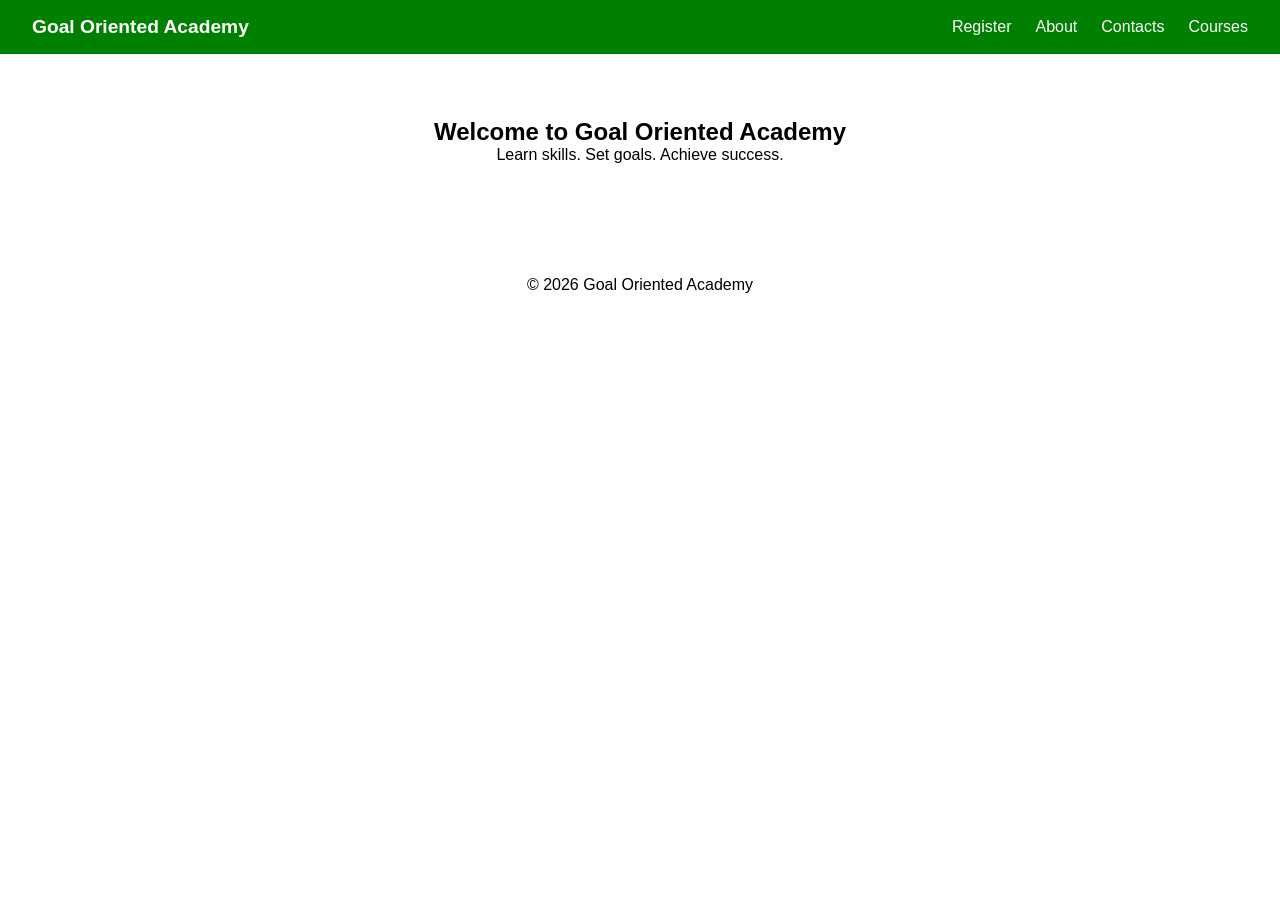
==== index.html @ 14028052 "commit" ====
<!DOCTYPE html>
<html lang="en">
<head>
<meta charset="UTF-8">
<meta name="viewport" content="width=device-width, initial-scale=1.0">
<title>Goal Oriented Academy</title>
<link rel="stylesheet" href="style.css">
</head>
<body>

<nav class="navbar">
<div class="logo">Goal Oriented Academy</div>
<ul class="nav-links">
    <li><a href="register.html">Register</a></li>
    <li><a href="about.html">About</a></li>
    <li><a href="contact.html">Contacts</a></li>
    <li><a href="courses.html">Courses</a></li>
</ul>
</nav>

<section class="hero">
<h1>Welcome to Goal Oriented Academy</h1>
<p>Learn skills. Set goals. Achieve success.</p>
</section>

<footer>
    © 2026 Goal Oriented Academy
</footer>

</body>
</html>
---- style.css ----
* {
    margin: 0;
    padding: 0;
    box-sizing: border-box;
    font-family: Arial, sans-serif;
}

body {
    background: white;
}

.navbar {
    display: flex;
    justify-content: space-between;
    align-items: center;
    padding: 1rem 2rem;
    background: green;
    color: white;
}

.logo {
    font-size: 1.2rem;
    font-weight: bold;
}

.nav-links {
    list-style: none;
    display: flex;
    gap: 1.5rem;
}

.nav-links a {
    color: white;
    text-decoration: none;
}

.nav-links a:hover {
    text-decoration: underline;
}

.hero {
    padding: 4rem;
    text-align: center;
}

.page {
    padding: 2rem;
}

.courses {
    display: grid;
    grid-template-columns: repeat(auto-fit, minmax(200px, 1fr));
    gap: 1rem;
}

.card {
    background: white;
    padding: 1rem;
    border-radius: 8px;
}

form {
    max-width: 400px;
    margin: auto;
    display: flex;
    flex-direction: column;
    gap: 1rem;
}

input, textarea, button {
    padding: 10px;
}

button {
    background: green;
    color: black;
    border: none;
    cursor: pointer;
}

.register-page {
    min-height: 80vh;
    display: flex;
    justify-content: center;
    align-items: center;
    background: linear-gradient(135deg, white, white);
    padding: 2rem;
}

.register-box {
    background: white;
    padding: 3rem;
    width: 100%;
    max-width: 450px;
    border-radius: 12px;
    text-align: center;
    box-shadow: 0 10px 25px rgba(0, 0, 0, 0.2);
}

.register-box h1 {
    margin-bottom: 0.5rem;
    color: black;
}

.register-box p {
    margin-bottom: 2rem;
    color: #555;
}

.register-box form {
    display: flex;
    flex-direction: column;
    gap: 1.2rem;
}

.register-box input {
    padding: 14px;
    font-size: 1rem;
    border-radius: 8px;
    border: 1px solid white;
}

.register-box input:focus {
    outline: none;
    border-color: white;
}

.register-box button {
    padding: 14px;
    font-size: 1.1rem;
    border-radius: 8px;
    border: none;
    background: green;
    color: black;
    cursor: pointer;
    transition: 0.3s;
}

.register-box button:hover {
    background: green;
}

footer {
    margin-top: 2rem;
    text-align: center;
    padding: 1rem;
    background: white;
    color: black;
}

@media (max-width: 768px) {
    .nav-links {
    flex-direction: column;
    }
}

@media (max-width: 480px) {
    .register-box {
    padding: 2rem;
    }
}
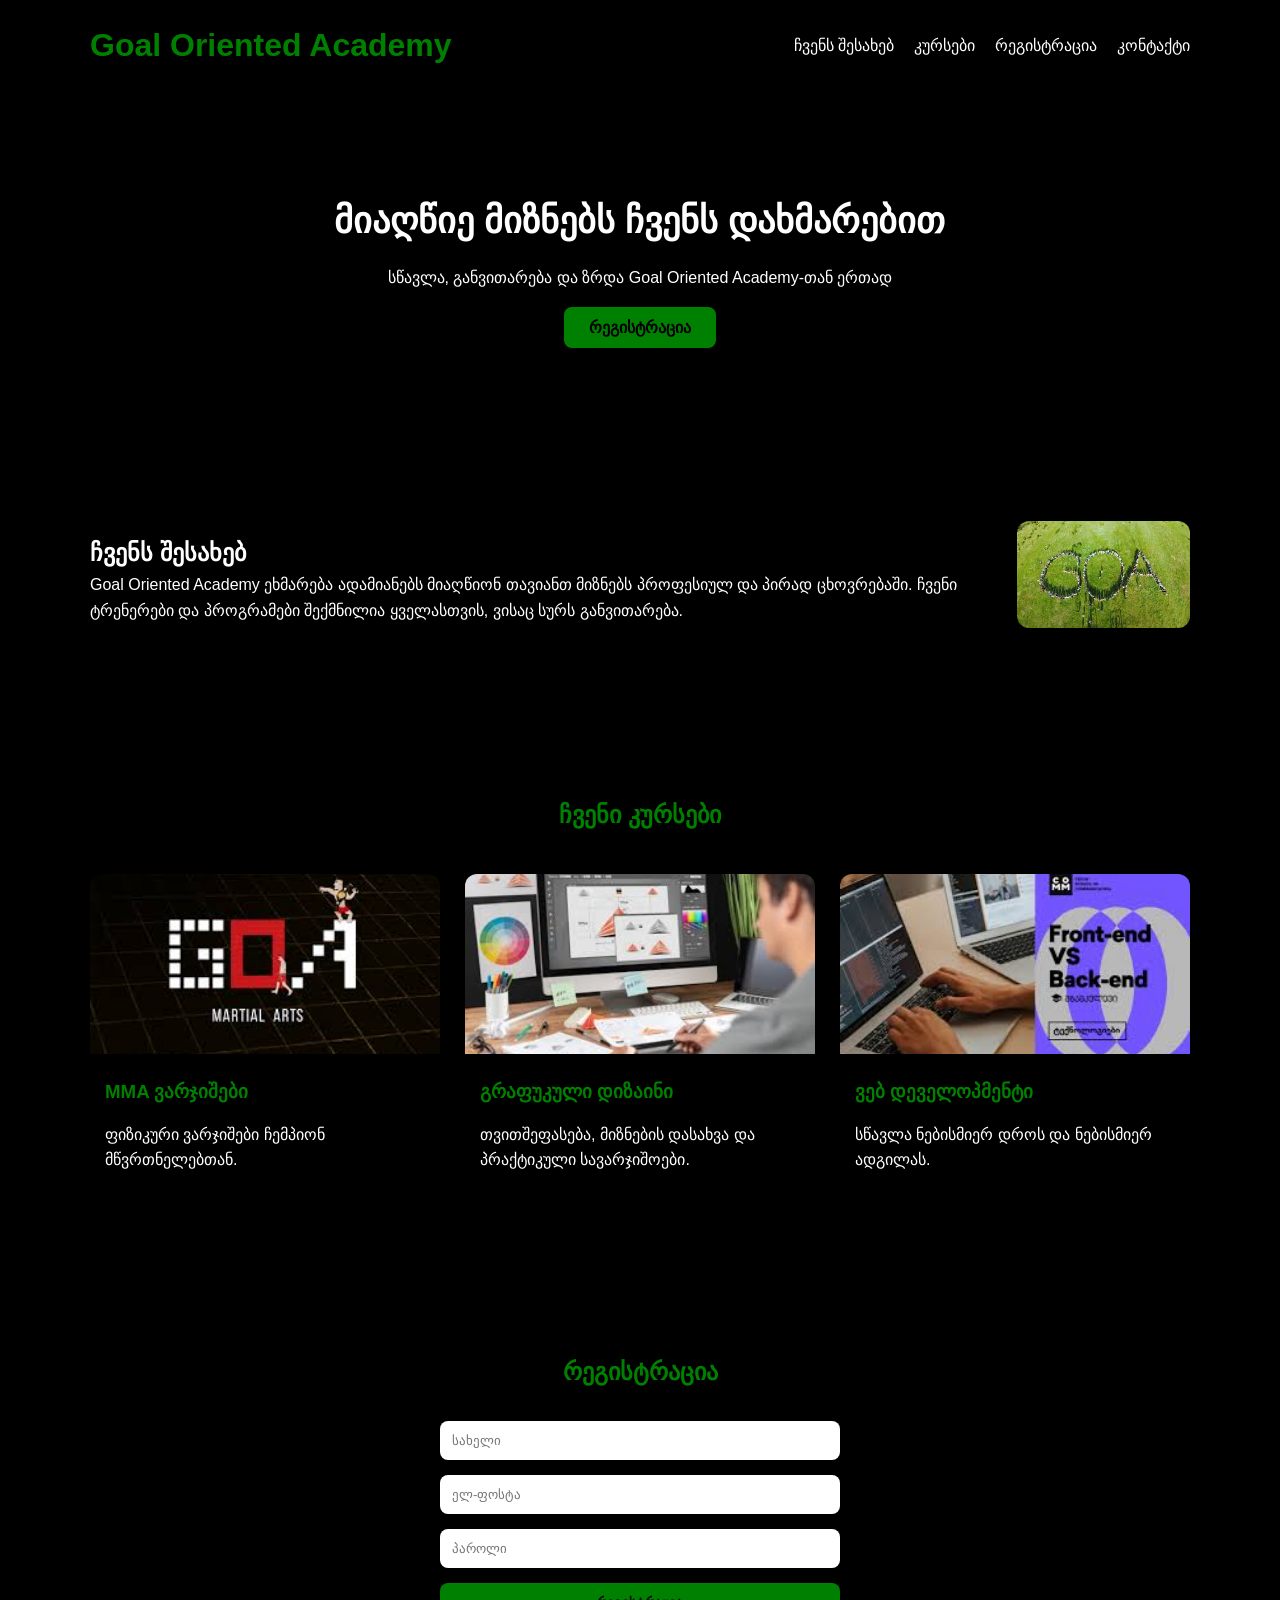
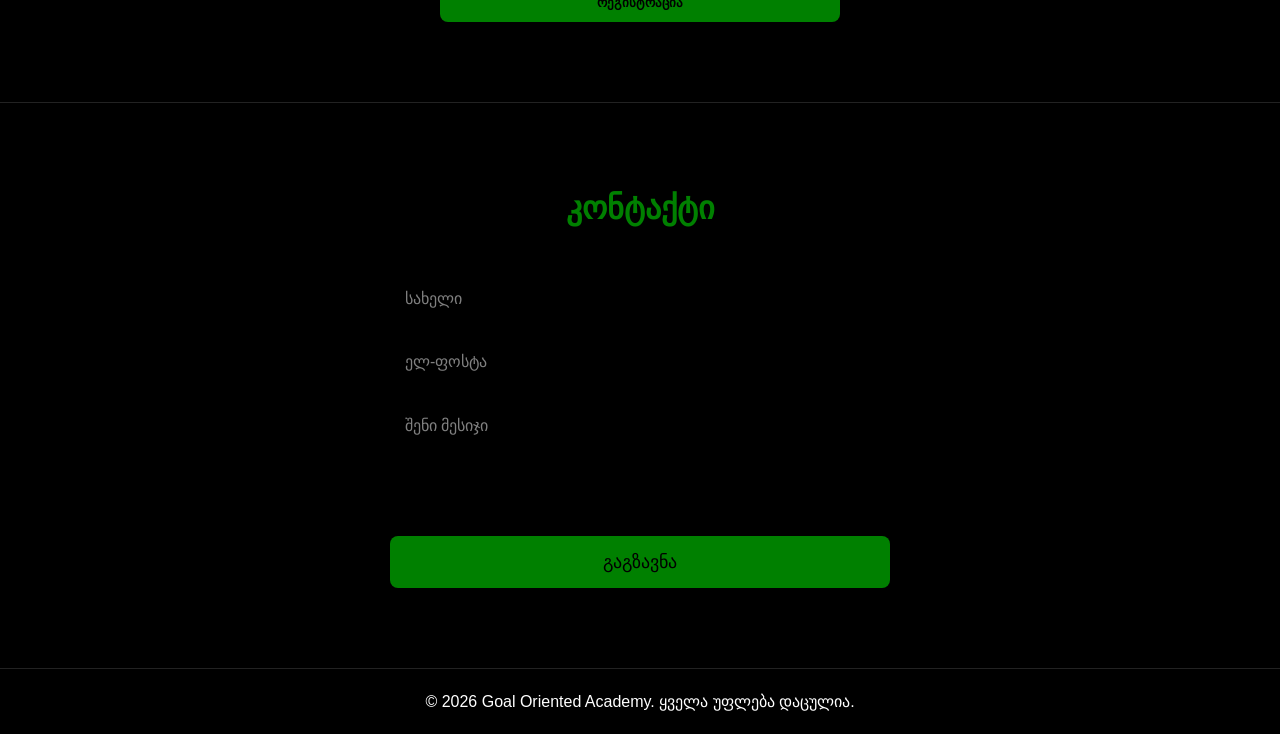
==== commit e546e7e4: "commit" ====
--- a/index.html
+++ b/index.html
@@ -1,31 +1,109 @@
 <!DOCTYPE html>
-<html lang="en">
+<html lang="ka">
 <head>
-<meta charset="UTF-8">
-<meta name="viewport" content="width=device-width, initial-scale=1.0">
-<title>Goal Oriented Academy</title>
-<link rel="stylesheet" href="style.css">
+    <meta charset="UTF-8">
+    <meta name="viewport" content="width=device-width, initial-scale=1.0">
+    <title>Goal Oriented Academy</title>
+    <link rel="stylesheet" href="style.css">
 </head>
 <body>
+    <header>
+        <div class="container">
+            <h1 class="logo">Goal Oriented Academy</h1>
+            <nav>
+                <ul class="nav-links">
+                    <li><a href="#about">ჩვენს შესახებ</a></li>
+                    <li><a href="#courses">კურსები</a></li>
+                    <li><a href="#register">რეგისტრაცია</a></li>
+                    <li><a href="#contact">კონტაქტი</a></li>
+                </ul>
+            </nav>
+        </div>
+    </header>
 
-<nav class="navbar">
-<div class="logo">Goal Oriented Academy</div>
-<ul class="nav-links">
-    <li><a href="register.html">Register</a></li>
-    <li><a href="about.html">About</a></li>
-    <li><a href="contact.html">Contacts</a></li>
-    <li><a href="courses.html">Courses</a></li>
-</ul>
-</nav>
+    <section class="hero">
+        <div class="container">
+            <h2>მიაღწიე მიზნებს ჩვენს დახმარებით</h2>
+            <p>სწავლა, განვითარება და ზრდა Goal Oriented Academy-თან ერთად</p>
+            <a href="#register" class="btn">რეგისტრაცია</a>
+        </div>
+    </section>
 
-<section class="hero">
-<h1>Welcome to Goal Oriented Academy</h1>
-<p>Learn skills. Set goals. Achieve success.</p>
-</section>
+    <section id="about" class="about">
+        <div class="container about-content">
+            <div class="about-text">
+                <h2>ჩვენს შესახებ</h2>
+                <p>Goal Oriented Academy ეხმარება ადამიანებს მიაღწიონ თავიანთ მიზნებს პროფესიულ და პირად ცხოვრებაში. ჩვენი ტრენერები და პროგრამები შექმნილია ყველასთვის, ვისაც სურს განვითარება.</p>
+            </div>
+            <div class="about-image">
+                <img src="images/download (1).jfif" alt="ჩვენს შესახებ">
+            </div>
+        </div>
+    </section>
 
-<footer>
-    © 2026 Goal Oriented Academy
-</footer>
+    <section id="courses" class="courses">
+        <div class="container">
+            <h2>ჩვენი კურსები</h2>
+            <div class="course-cards">
+
+                <!-- Course 1 -->
+                <div class="course-card">
+                    <a href="course1.html">
+                        <img src="images/download (2).მმა.jfif" alt="MMA ვარჯიშები">
+                        <h3>MMA ვარჯიშები</h3>
+                        <p>ფიზიკური ვარჯიშები ჩემპიონ მწვრთნელებთან.</p>
+                    </a>
+                </div>
+
+                <div class="course-card">
+                    <a href="course2.html">
+                        <img src="images/777 (2).jfif" alt="პერსონალური განვითარება">
+                        <h3>გრაფუკული დიზაინი</h3>
+                        <p>თვითშეფასება, მიზნების დასახვა და პრაქტიკული სავარჯიშოები.</p>
+                    </a>
+                </div>
+
+                <div class="course-card">
+                    <a href="course3.html">
+                        <img src="images/download (2).jfif" alt="ონლაინ სწავლება">
+                        <h3>ვებ დეველოპმენტი</h3>
+                        <p>სწავლა ნებისმიერ დროს და ნებისმიერ ადგილას.</p>
+                    </a>
+                </div>
+
+            </div>
+        </div>
+    </section>
+
+    <section id="register" class="register">
+        <div class="container">
+            <h2>რეგისტრაცია</h2>
+            <form id="registerForm">
+                <input type="text" placeholder="სახელი" required>
+                <input type="email" placeholder="ელ-ფოსტა" required>
+                <input type="password" placeholder="პაროლი" required>
+                <button type="submit">რეგისტრაცია</button>
+            </form>
+        </div>
+    </section>
+
+    <section id="contact" class="contact">
+        <div class="container">
+            <h2>კონტაქტი</h2>
+            <form id="contactForm">
+                <input type="text" placeholder="სახელი" required>
+                <input type="email" placeholder="ელ-ფოსტა" required>
+                <textarea placeholder="შენი მესიჯი" required></textarea>
+                <button type="submit">გაგზავნა</button>
+            </form>
+        </div>
+    </section>
+
+    <footer>
+        <div class="container">
+            <p>&copy; 2026 Goal Oriented Academy. ყველა უფლება დაცულია.</p>
+        </div>
+    </footer>
 
 </body>
 </html>
--- a/style.css
+++ b/style.css
@@ -6,156 +6,223 @@
 }
 
 body {
-    background: white;
-}
-
-.navbar {
+    background: black;
+    color: white;
+    line-height: 1.6;
+}
+
+a {
+    text-decoration: none;
+    color: inherit;
+}
+
+.container {
+    width: 90%;
+    max-width: 1100px;
+    margin: auto;
+}
+
+header {
+    background: black;
+    border-bottom: 1px solid black;
+}
+
+header .container {
     display: flex;
     justify-content: space-between;
     align-items: center;
-    padding: 1rem 2rem;
-    background: green;
-    color: white;
+    padding: 20px 0;
 }
 
 .logo {
-    font-size: 1.2rem;
-    font-weight: bold;
+    color: green;
 }
 
 .nav-links {
     list-style: none;
     display: flex;
-    gap: 1.5rem;
-}
-
-.nav-links a {
-    color: white;
-    text-decoration: none;
+    gap: 20px;
 }
 
 .nav-links a:hover {
-    text-decoration: underline;
+    color: green;
 }
 
 .hero {
-    padding: 4rem;
-    text-align: center;
-}
-
-.page {
-    padding: 2rem;
+    background: linear-gradient(to right, black, black);
+    padding: 100px 20px;
+    text-align: center;
+}
+
+.hero h2 {
+    font-size: 36px;
+    margin-bottom: 15px;
+}
+
+.hero p {
+    margin-bottom: 25px;
+    color: white;
+}
+
+.btn {
+    background: green;
+    color: black;
+    padding: 12px 25px;
+    border-radius: 8px;
+    font-weight: bold;
+}
+
+.about {
+    padding: 80px 20px;
+}
+
+.about-content {
+    display: flex;
+    gap: 40px;
+    align-items: center;
+}
+
+.about img {
+    width: 100%;
+    border-radius: 12px;
 }
 
 .courses {
+    padding: 80px 20px;
+    background: black;
+}
+
+.courses h2 {
+    text-align: center;
+    color: green;
+    margin-bottom: 40px;
+}
+
+.course-cards {
     display: grid;
-    grid-template-columns: repeat(auto-fit, minmax(200px, 1fr));
-    gap: 1rem;
-}
-
-.card {
-    background: white;
-    padding: 1rem;
-    border-radius: 8px;
-}
-
-form {
+    grid-template-columns: repeat(auto-fit, minmax(250px, 1fr));
+    gap: 25px;
+}
+
+.course-card {
+    background: black;
+    border-radius: 12px;
+    overflow: hidden;
+    transition: 0.3s;
+}
+
+.course-card:hover {
+    transform: translateY(-5px);
+}
+
+.course-card img {
+    width: 100%;
+    height: 180px;
+    object-fit: cover;
+}
+
+.course-card h3 {
+    padding: 15px;
+    color: green;
+}
+
+.course-card p {
+    padding: 0 15px 20px;
+    color: white;
+}
+
+.register {
+    padding: 80px 20px;
+}
+
+.register h2 {
+    text-align: center;
+    margin-bottom: 30px;
+    color: green;
+}
+
+.register form {
     max-width: 400px;
     margin: auto;
     display: flex;
     flex-direction: column;
-    gap: 1rem;
-}
-
-input, textarea, button {
-    padding: 10px;
-}
-
-button {
+    gap: 15px;
+}
+
+.register input {
+    padding: 12px;
+    border-radius: 8px;
+    border: none;
+}
+
+.register button {
+    padding: 12px;
+    background: green;
+    border: none;
+    border-radius: 8px;
+    font-weight: bold;
+    cursor: pointer;
+}
+
+.contact {
+    background: black;
+    padding: 80px 20px;
+    border-top: 1px solid #222;
+}
+
+.contact h2 {
+    text-align: center;
+    color: green;
+    margin-bottom: 40px;
+    font-size: 32px;
+}
+
+.contact form {
+    max-width: 500px;
+    margin: 0 auto;
+    display: flex;
+    flex-direction: column;
+    gap: 15px;
+}
+
+.contact input,
+.contact textarea {
+    padding: 15px;
+    border-radius: 8px;
+    border: none;
+    font-size: 16px;
+    background: black;
+    color: white;
+}
+
+.contact input::placeholder,
+.contact textarea::placeholder {
+    color: gray;
+}
+
+.contact textarea {
+    min-height: 120px;
+    resize: none;
+}
+
+.contact button {
+    padding: 15px;
     background: green;
     color: black;
-    border: none;
-    cursor: pointer;
-}
-
-.register-page {
-    min-height: 80vh;
-    display: flex;
-    justify-content: center;
-    align-items: center;
-    background: linear-gradient(135deg, white, white);
-    padding: 2rem;
-}
-
-.register-box {
-    background: white;
-    padding: 3rem;
-    width: 100%;
-    max-width: 450px;
-    border-radius: 12px;
-    text-align: center;
-    box-shadow: 0 10px 25px rgba(0, 0, 0, 0.2);
-}
-
-.register-box h1 {
-    margin-bottom: 0.5rem;
-    color: black;
-}
-
-.register-box p {
-    margin-bottom: 2rem;
-    color: #555;
-}
-
-.register-box form {
-    display: flex;
-    flex-direction: column;
-    gap: 1.2rem;
-}
-
-.register-box input {
-    padding: 14px;
-    font-size: 1rem;
-    border-radius: 8px;
-    border: 1px solid white;
-}
-
-.register-box input:focus {
-    outline: none;
-    border-color: white;
-}
-
-.register-box button {
-    padding: 14px;
-    font-size: 1.1rem;
-    border-radius: 8px;
-    border: none;
-    background: green;
-    color: black;
+    font-size: 18px;
+    border: none;
+    border-radius: 8px;
     cursor: pointer;
     transition: 0.3s;
 }
 
-.register-box button:hover {
+.contact button:hover {
     background: green;
 }
 
 footer {
-    margin-top: 2rem;
-    text-align: center;
-    padding: 1rem;
-    background: white;
-    color: black;
-}
-
-@media (max-width: 768px) {
-    .nav-links {
-    flex-direction: column;
-    }
-}
-
-@media (max-width: 480px) {
-    .register-box {
-    padding: 2rem;
-    }
-}
+    background: black;
+    padding: 20px;
+    text-align: center;
+    border-top: 1px solid #222;
+}
